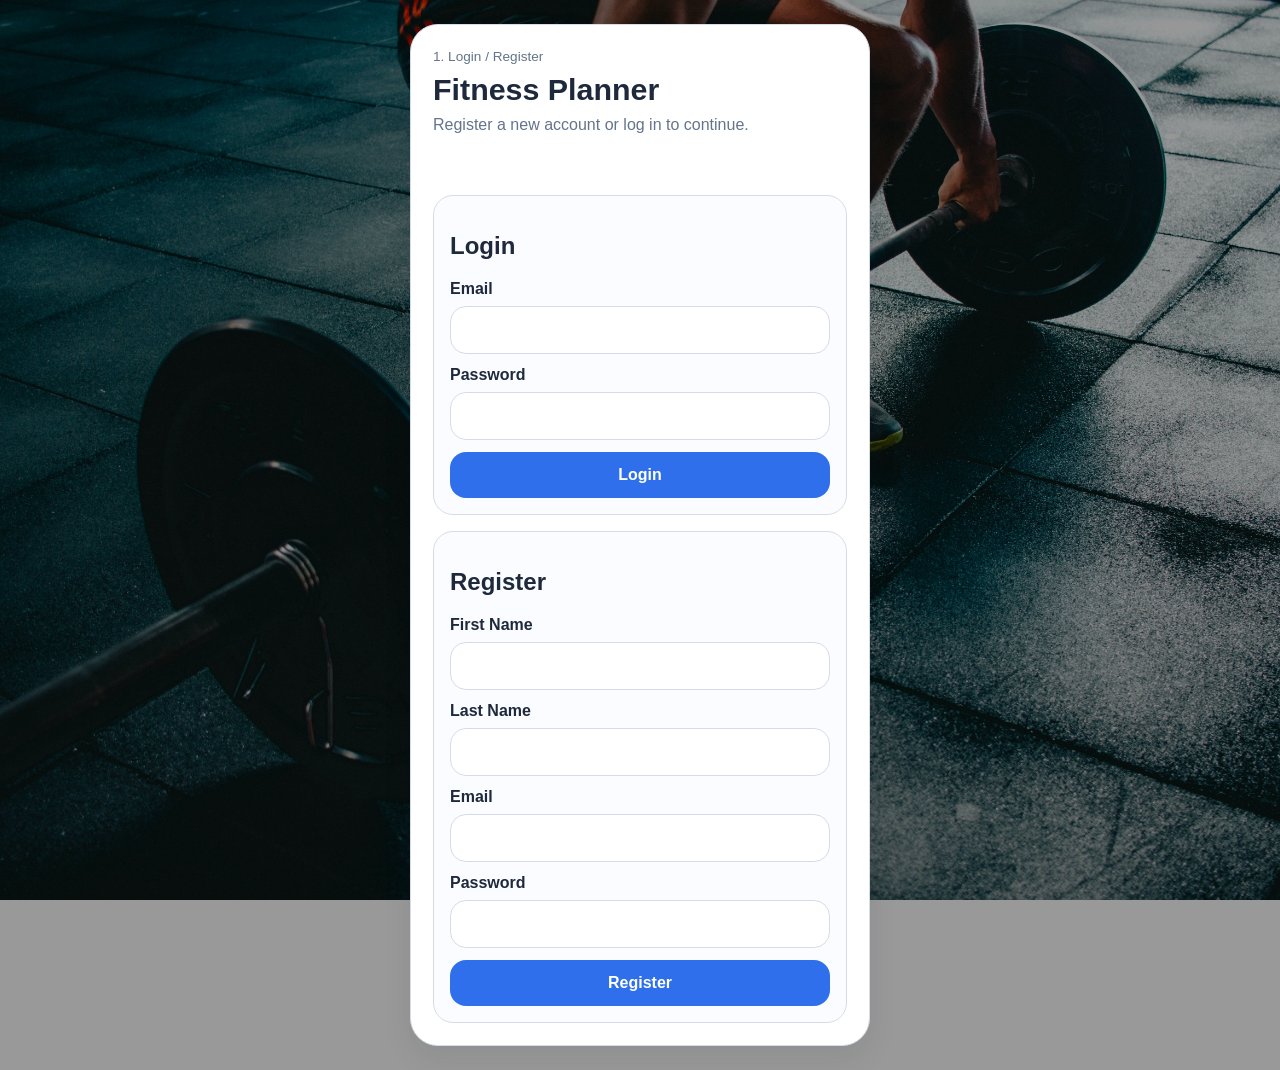
==== balance-frontend/dashboard.html @ 886bde63 "Login changes added" ====
<!DOCTYPE html>
<html lang="en">
<head>
  <meta charset="UTF-8" />
  <meta name="viewport" content="width=device-width, initial-scale=1.0" />
  <title>BALANCE - Dashboard</title>
  <link rel="stylesheet" href="./css/styles.css" />
</head>
<body>
  <main class="app-shell">
    <section class="screen-card">
      <div class="screen-header">
        <div class="topbar">
          <span id="welcomeUser"></span>
          <button id="logoutBtn">Logout</button>
        </div>
        <h1 id="welcomeText">Welcome!</h1>
        <p>Your daily workout and fueling guidance.</p>
      </div>

      <div class="compact-bar">
        <button id="loadDashboardBtn">Refresh</button>
      </div>

      <p id="statusMessage" class="status">Load dashboard to begin.</p>

      <section class="info-card accent-card">
        <h2>Stress Level</h2>
        <div id="stressBadge" class="badge badge-high">High</div>
      </section>

      <section class="info-card">
        <h2>Today's Workout</h2>
        <div id="workoutSuggestion" class="info-body">Load dashboard to see workout guidance.</div>
      </section>

      <section class="info-card">
        <h2>Fueling Guidance</h2>
        <div id="mealSuggestion" class="info-body">Load dashboard to see meal guidance.</div>
      </section>

      <section class="info-card">
        <h2>Quick Summary</h2>
        <div class="stats-row">
          <div class="mini-stat"><span>Events</span><strong id="eventCount">0</strong></div>
          <div class="mini-stat"><span>Workouts</span><strong id="workoutCount">0</strong></div>
          <div class="mini-stat"><span>Meals</span><strong id="mealCount">0</strong></div>
          <div class="mini-stat"><span>Wellness</span><strong id="wellnessCount">0</strong></div>
        </div>
      </section>

      <div class="toolbar split-links">
        <a class="button-link" href="./workout.html">Log Workout</a>
        <a class="button-link btn-secondary-link" href="./meal.html">Log Meal</a>
      </div>

      <div class="toolbar split-links">
        <a class="button-link btn-outline-link" href="./insights.html">Weekly Insights</a>
      </div>
    </section>
  </main>

  <script type="module" src="./js/dashboard.js"></script>
</body>
</html>
---- balance-frontend/css/styles.css ----
* { box-sizing: border-box; }
:root {
  --bg: #eef2f8; --card: #ffffff; --text: #1e293b; --muted: #64748b; --border: #d6dce7;
  --primary: #2f6feb; --secondary: #52637d; --soft: #edf4ff; --success: #dff6e7;
  --warning: #fff1d6; --danger: #fee2e2; --shadow: 0 12px 30px rgba(15, 23, 42, 0.08);
}
body {
  margin: 0;
  font-family: Arial, Helvetica, sans-serif;
  background:
    linear-gradient(rgba(0,0,0,0.4), rgba(0,0,0,0.4)),
    url("../images/bg.jpg") no-repeat center center fixed;
  background-size: cover;
  color: var(--text);
}
.app-shell { min-height: 100vh; padding: 24px 16px; display: flex; justify-content: center; align-items: flex-start; }
.screen-card { width: 100%; max-width: 460px; background: var(--card); border: 1px solid var(--border); border-radius: 28px; box-shadow: var(--shadow); padding: 22px; }
.screen-header { margin-bottom: 18px; }
.screen-step { display: inline-block; font-size: 0.85rem; color: var(--muted); margin-bottom: 8px; }
.screen-header h1 { margin: 0 0 6px; font-size: 1.9rem; }
.screen-header p { margin: 0; color: var(--muted); line-height: 1.5; }
.form-stack { display: grid; gap: 12px; margin-top: 16px; }
.grid-two { display: grid; grid-template-columns: 1fr 1fr; gap: 12px; }
label { display: block; font-weight: bold; margin-bottom: 8px; }
input, textarea, select, button, .button-link {
  width: 100%;
  font-size: 1rem;
  border-radius: 16px;
}
input, textarea, select {
  border: 1px solid var(--border);
  padding: 14px;
  background: #fff;
  color: var(--text);
}
input, textarea { border: 1px solid var(--border); padding: 14px; background: #fff; }
textarea { min-height: 84px; resize: vertical; }
button, .button-link { border: none; padding: 14px 16px; cursor: pointer; font-weight: bold; background: var(--primary); color: #fff; text-align: center; text-decoration: none; display: inline-flex; justify-content: center; align-items: center; }
.btn-secondary, .btn-secondary-link { background: var(--secondary); }
.btn-outline-link { background: #fff; color: var(--text); border: 1px solid var(--border); }
.toolbar { display: flex; gap: 12px; margin-top: 16px; flex-wrap: wrap; }
.split-links > * { flex: 1; }
.status { margin-top: 14px; color: var(--muted); min-height: 24px; }
.mini-panel, .info-card { margin-top: 16px; background: #fbfcff; border: 1px solid var(--border); border-radius: 20px; padding: 16px; }
.accent-card { background: var(--soft); }
.list-cards { display: grid; gap: 10px; margin-top: 12px; }
.list-card { padding: 12px; border-radius: 16px; border: 1px solid var(--border); background: #fff; }
.empty-state { color: var(--muted); }
.badge { display: inline-flex; padding: 8px 14px; border-radius: 999px; font-weight: bold; }
.badge-low { background: var(--success); }
.badge-medium { background: var(--warning); }
.badge-high { background: var(--danger); }
.info-body { color: var(--text); line-height: 1.6; }
.compact-bar { display: grid; grid-template-columns: 1fr 1fr auto; gap: 10px; align-items: end; }
.stats-row { display: grid; grid-template-columns: 1fr 1fr; gap: 10px; }
.mini-stat { background: #fff; border: 1px solid var(--border); border-radius: 16px; padding: 12px; }
.mini-stat span { display: block; font-size: 0.9rem; color: var(--muted); margin-bottom: 6px; }
.mini-stat strong { font-size: 1.4rem; }
.icon-choice-row, .chip-row { display: flex; gap: 10px; flex-wrap: wrap; }
.icon-pill, .chip { padding: 10px 14px; border-radius: 999px; background: #fff; border: 1px solid var(--border); font-weight: bold; }
.chart-row { display: grid; gap: 12px; }
.bar-group span { display: block; margin-bottom: 6px; color: var(--muted); }
.bar-fill { height: 18px; border-radius: 999px; background: linear-gradient(90deg, #f59e0b, #f97316); width: 10%; }
.bar-fill.alt { background: linear-gradient(90deg, #3b82f6, #2563eb); }
.bar-fill.soft { background: linear-gradient(90deg, #10b981, #22c55e); }
.topbar {
  display: flex;
  justify-content: space-between;
  align-items: center;
}

/* Logout button */
.logout-btn {
  font-size: 20px;
  background: transparent;
  border: none;
  cursor: pointer;
  color: #64748b;
  transition: transform 0.15s ease, color 0.15s ease;
  position: relative;
}

/* Hover effect */
.logout-btn:hover {
  color: #ef4444;
  transform: scale(1.15);
}

/* Tooltip text */
.logout-btn::after {
  content: "Logout";
  position: absolute;
  top: 120%;
  right: 0;
  background: #111827;
  color: #fff;
  padding: 4px 8px;
  font-size: 12px;
  border-radius: 4px;
  opacity: 0;
  pointer-events: none;
  transition: opacity 0.2s ease;
  white-space: nowrap;
}

/* Show tooltip on hover */
.logout-btn:hover::after {
  opacity: 1;
}
@media (max-width: 520px) {
  .compact-bar, .grid-two, .stats-row { grid-template-columns: 1fr; }
}
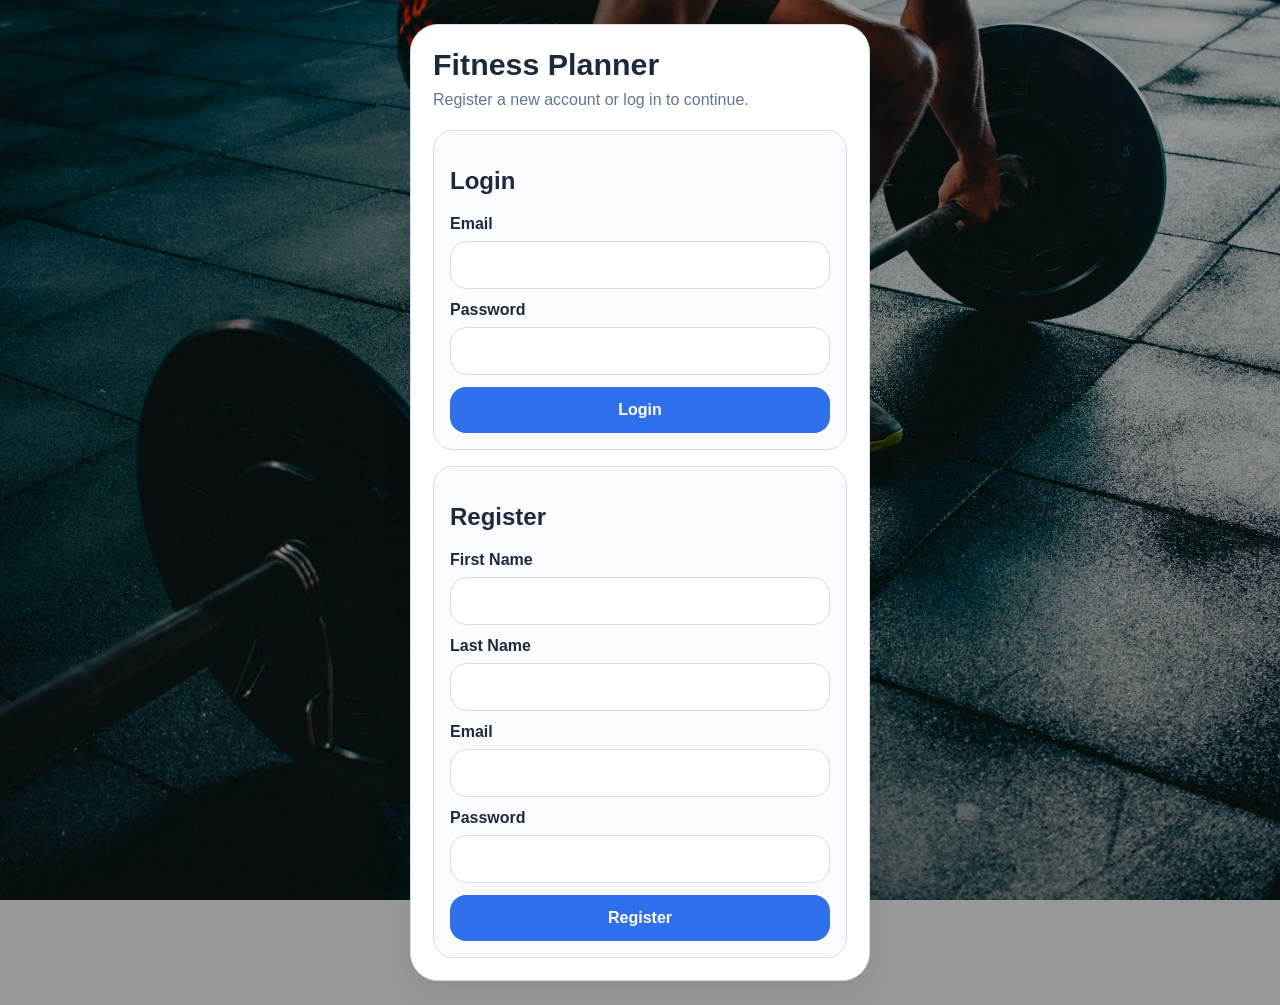
==== commit 02990a4e: "UI cleanups added" ====
--- a/balance-frontend/dashboard.html
+++ b/balance-frontend/dashboard.html
@@ -8,50 +8,111 @@
 </head>
 <body>
   <main class="app-shell">
-    <section class="screen-card">
+    <div id="dashboardLoadingState" class="dashboard-loading-state">
+      <div class="dashboard-loading-box">
+        <div class="dashboard-loading-spinner"></div>
+        <div class="dashboard-loading-text">Loading your dashboard...</div>
+      </div>
+    </div>
+
+    <section id="dashboardCard" class="screen-card">
       <div class="screen-header">
         <div class="topbar">
-          <span id="welcomeUser"></span>
-          <button id="logoutBtn">Logout</button>
+          <div></div>
+          <button
+            id="profileMenuBtn"
+            type="button"
+            class="profile-icon-btn"
+            aria-label="Open profile menu"
+            aria-haspopup="true"
+            aria-expanded="false"
+          >
+            👤
+          </button>
         </div>
         <h1 id="welcomeText">Welcome!</h1>
         <p>Your daily workout and fueling guidance.</p>
       </div>
 
-      <div class="compact-bar">
-        <button id="loadDashboardBtn">Refresh</button>
-      </div>
-
-      <p id="statusMessage" class="status">Load dashboard to begin.</p>
-
-      <section class="info-card accent-card">
-        <h2>Stress Level</h2>
-        <div id="stressBadge" class="badge badge-high">High</div>
+      <div class="dashboard-top-row">
+        <section class="info-card top-info-card">
+          <label for="selectedDate">Selected Date</label>
+          <input id="selectedDate" type="date" />
+        </section>
+
+        <section class="info-card accent-card top-info-card">
+          <h2>Stress Level</h2>
+          <div id="stressBadge" class="badge badge-high">High</div>
+        </section>
+      </div>
+
+      <p id="statusMessage" class="status" style="display:none;"></p>
+
+      <section class="info-card">
+        <div class="card-header-row">
+          <h2>Today's Workout</h2>
+          <div class="card-header-actions">
+            <button
+              type="button"
+              class="history-toggle"
+              aria-label="Show completed workouts"
+              data-target="completedWorkoutPopover"
+            >
+              📋
+            </button>
+          </div>
+        </div>
+
+        <div class="guidance-section">
+          <div class="guidance-label">Recommended for the rest of the day</div>
+          <div id="workoutSuggestion" class="info-body">Load dashboard to see workout guidance.</div>
+        </div>
+
+        <div id="completedWorkoutPopover" class="completed-popover">
+          <div class="completed-popover-title">Completed workouts</div>
+          <ul id="completedWorkoutList" class="completed-mini-list">
+            <li class="empty-state">No workouts logged yet.</li>
+          </ul>
+        </div>
       </section>
 
       <section class="info-card">
-        <h2>Today's Workout</h2>
-        <div id="workoutSuggestion" class="info-body">Load dashboard to see workout guidance.</div>
+        <div class="card-header-row">
+          <h2>Fueling Guidance</h2>
+          <div class="card-header-actions">
+            <button
+              type="button"
+              class="history-toggle"
+              aria-label="Show completed meals"
+              data-target="completedMealPopover"
+            >
+              📋
+            </button>
+          </div>
+        </div>
+
+        <div class="guidance-section">
+          <div class="guidance-label">Recommended for the rest of the day</div>
+          <div id="mealSuggestion" class="info-body">Load dashboard to see meal guidance.</div>
+        </div>
+
+        <div id="completedMealPopover" class="completed-popover">
+          <div class="completed-popover-title">Completed meals</div>
+          <ul id="completedMealList" class="completed-mini-list">
+            <li class="empty-state">No meals logged yet.</li>
+          </ul>
+        </div>
       </section>
 
       <section class="info-card">
-        <h2>Fueling Guidance</h2>
-        <div id="mealSuggestion" class="info-body">Load dashboard to see meal guidance.</div>
+        <h2>Guidance Summary</h2>
+        <div id="guidanceSummary" class="info-body">Your plan summary will appear here.</div>
       </section>
 
-      <section class="info-card">
-        <h2>Quick Summary</h2>
-        <div class="stats-row">
-          <div class="mini-stat"><span>Events</span><strong id="eventCount">0</strong></div>
-          <div class="mini-stat"><span>Workouts</span><strong id="workoutCount">0</strong></div>
-          <div class="mini-stat"><span>Meals</span><strong id="mealCount">0</strong></div>
-          <div class="mini-stat"><span>Wellness</span><strong id="wellnessCount">0</strong></div>
-        </div>
-      </section>
-
-      <div class="toolbar split-links">
-        <a class="button-link" href="./workout.html">Log Workout</a>
-        <a class="button-link btn-secondary-link" href="./meal.html">Log Meal</a>
+      <div class="toolbar equal-actions">
+        <a class="button-link" href="./event-entries.html">Events</a>
+        <a class="button-link" href="./workout-entries.html">Workouts</a>
+        <a class="button-link" href="./meal-entries.html">Meals</a>
       </div>
 
       <div class="toolbar split-links">
@@ -59,6 +120,110 @@
       </div>
     </section>
   </main>
+
+  <div id="profileOverlay" class="profile-overlay hidden">
+    <div
+      id="profileMenu"
+      class="profile-modal"
+      role="dialog"
+      aria-modal="true"
+      aria-labelledby="profileMenuTitle"
+    >
+      <div class="profile-modal-header">
+        <h2 id="profileMenuTitle">Profile</h2>
+        <button
+          id="closeProfileMenuBtn"
+          type="button"
+          class="profile-close-btn"
+          aria-label="Close profile menu"
+        >
+          ✕
+        </button>
+      </div>
+
+      <div class="profile-menu-list">
+        <button id="openPasswordBtn" type="button" class="profile-menu-item">Change Password</button>
+        <button id="openMealPrefsBtn" type="button" class="profile-menu-item">Edit Meal Preference</button>
+        <button id="openBodyStatsBtn" type="button" class="profile-menu-item">Edit Body Stats</button>
+        <button id="profileLogoutBtn" type="button" class="profile-menu-item danger-item">Logout</button>
+      </div>
+
+      <div id="profilePanelMessage" class="profile-panel-message hidden"></div>
+
+      <form id="passwordForm" class="profile-form hidden">
+        <h3>Change Password</h3>
+
+        <div>
+          <label for="currentPassword">Current Password</label>
+          <input id="currentPassword" type="password" placeholder="Enter current password" />
+        </div>
+
+        <div>
+          <label for="newPassword">New Password</label>
+          <input id="newPassword" type="password" placeholder="Enter new password" />
+        </div>
+
+        <div>
+          <label for="confirmPassword">Confirm Password</label>
+          <input id="confirmPassword" type="password" placeholder="Confirm new password" />
+        </div>
+
+        <div class="toolbar split-links">
+          <button type="submit">Save Password</button>
+        </div>
+      </form>
+
+      <form id="mealPrefsForm" class="profile-form hidden">
+        <h3>Edit Meal Preference</h3>
+
+        <div>
+          <label for="dietType">Diet Type</label>
+          <select id="dietType">
+            <option value="">Select diet type</option>
+            <option value="veg">Vegetarian</option>
+            <option value="non-veg">Non-Vegetarian</option>
+            <option value="vegan">Vegan</option>
+          </select>
+        </div>
+
+        <div>
+          <label for="isGlutenFree">Gluten Free</label>
+          <select id="isGlutenFree">
+            <option value="">Select option</option>
+            <option value="yes">Yes</option>
+            <option value="no">No</option>
+          </select>
+        </div>
+
+        <div>
+          <label for="allergens">Allergens</label>
+          <input id="allergens" type="text" placeholder="e.g. peanuts, dairy, soy" />
+        </div>
+
+        <div class="toolbar split-links">
+          <button type="submit">Save Preferences</button>
+        </div>
+      </form>
+
+      <form id="bodyStatsForm" class="profile-form hidden">
+        <h3>Edit Body Stats</h3>
+
+        <div>
+          <label for="heightCm">Height (cm)</label>
+          <input id="heightCm" type="number" min="1" step="0.1" placeholder="Enter height in cm" />
+        </div>
+
+        <div>
+          <label for="weightKg">Weight (kg)</label>
+          <input id="weightKg" type="number" min="1" step="0.1" placeholder="Enter weight in kg" />
+        </div>
+
+        <div class="toolbar split-links">
+          <button type="submit">Save Body Stats</button>
+        </div>
+      </form>
+    </div>
+  </div>
 
   <script type="module" src="./js/dashboard.js"></script>
 </body>
--- a/balance-frontend/css/styles.css
+++ b/balance-frontend/css/styles.css
@@ -102,7 +102,576 @@
   transition: opacity 0.2s ease;
   white-space: nowrap;
 }
-
+.equal-actions {
+  display: flex;
+  gap: 12px;
+}
+
+.equal-actions > * {
+  flex: 1;
+}
+
+.split-links {
+  display: flex;
+  gap: 12px;
+}
+
+.split-links > * {
+  width: 100%;
+}
+
+.entry-table.equal-columns {
+  width: 100%;
+  table-layout: fixed;
+}
+
+.entry-table.equal-columns th,
+.entry-table.equal-columns td {
+  width: auto;
+  text-align: center;
+  vertical-align: middle;
+}
+
+.entry-table.equal-columns th {
+  white-space: nowrap;
+}
+
+.action-cell {
+  display: flex;
+  justify-content: center;
+  align-items: center;
+  gap: 10px;
+}
+
+.icon-btn {
+  border: none;
+  background-color: #2563eb; /* blue */
+  color: white;
+  cursor: pointer;
+  font-size: 0.9rem;
+  padding: 6px 10px;
+  border-radius: 6px;
+  display: inline-flex;
+  align-items: center;
+  justify-content: center;
+  min-width: 32px;
+  height: 32px;
+}
+
+.icon-btn:hover {
+  background-color: #1d4ed8; /* darker blue */
+  transform: scale(1.05);
+}
+
+.button-link,
+.toolbar button {
+  display: inline-flex;
+  align-items: center;
+  justify-content: center;
+  text-align: center;
+}
+.summary-bullets {
+  white-space: pre-line;
+  line-height: 1.7;
+}
+
+.status-banner {
+  margin: 0 0 1rem;
+  padding: 0.85rem 1rem;
+  border-radius: 10px;
+  font-weight: 600;
+}
+
+.status-info {
+  background: #fff7cc;
+  color: #7a5d00;
+}
+
+.status-success {
+  background: #dff6e5;
+  color: #1f6b3b;
+}
+
+.status-error {
+  background: #fde2e1;
+  color: #a12622;
+}
+
+.compact-bar-single {
+  grid-template-columns: 1fr;
+}
+
+.card-heading-row {
+  display: flex;
+  align-items: center;
+  justify-content: space-between;
+  gap: 12px;
+}
+
+.section-tag {
+  display: inline-flex;
+  align-items: center;
+  justify-content: center;
+  padding: 6px 10px;
+  border-radius: 999px;
+  background: #e8f0ff;
+  color: #2f6feb;
+  font-size: 0.78rem;
+  font-weight: 700;
+}
+
+.plan-block {
+  margin-top: 14px;
+}
+
+.plan-label {
+  font-size: 0.9rem;
+  font-weight: 700;
+  color: var(--muted);
+  margin-bottom: 8px;
+}
+
+.plan-bullets {
+  white-space: pre-line;
+  line-height: 1.7;
+}
+
+.completed-block {
+  border-top: 1px solid var(--border);
+  padding-top: 14px;
+  margin-top: 16px;
+}
+
+.completed-list {
+  list-style: none;
+  padding: 0;
+  margin: 0;
+  display: grid;
+  gap: 10px;
+}
+
+.completed-list li {
+  border: 1px solid var(--border);
+  background: #fff;
+  border-radius: 14px;
+  padding: 10px 12px;
+}
+
+.completed-item {
+  display: flex;
+  align-items: flex-start;
+  justify-content: space-between;
+  gap: 12px;
+}
+
+.completed-item-main {
+  display: flex;
+  flex-direction: column;
+  gap: 4px;
+}
+
+.completed-item-title {
+  font-weight: 700;
+  color: var(--text);
+}
+
+.completed-item-meta {
+  font-size: 0.86rem;
+  color: var(--muted);
+}
+
+.completed-badge {
+  display: inline-flex;
+  align-items: center;
+  justify-content: center;
+  white-space: nowrap;
+  padding: 6px 10px;
+  border-radius: 999px;
+  background: #dff6e7;
+  color: #1f6b3b;
+  font-size: 0.75rem;
+  font-weight: 700;
+}
+.dashboard-top-row {
+  display: grid;
+  grid-template-columns: 1fr 1fr;
+  gap: 16px;
+  margin-top: 16px;
+}
+
+.top-info-card {
+  margin-top: 0;
+}
+
+.top-info-card h2 {
+  margin: 0 0 12px;
+}
+
+.top-info-card label {
+  margin-bottom: 8px;
+}
+
+.top-info-card .badge {
+  margin-top: 4px;
+}
+
+.card-header-row {
+  display: flex;
+  justify-content: space-between;
+  align-items: flex-start;
+  gap: 12px;
+  margin-bottom: 16px;
+}
+
+.card-header-row h2 {
+  margin: 0;
+}
+
+.card-header-actions {
+  display: flex;
+  align-items: center;
+  gap: 8px;
+  position: relative;
+}
+
+.adaptive-chip {
+  background: #e8f0ff;
+  color: #2f6feb;
+}
+
+.guidance-section {
+  display: grid;
+  gap: 10px;
+}
+
+.guidance-label {
+  font-weight: 700;
+  color: var(--muted);
+}
+
+.history-toggle {
+  width: 38px;
+  height: 38px;
+  border: 1px solid var(--border);
+  background: #fff;
+  color: var(--text);
+  border-radius: 12px;
+  font-size: 1.05rem;
+  display: inline-flex;
+  align-items: center;
+  justify-content: center;
+  cursor: pointer;
+  padding: 0;
+}
+
+.history-toggle:hover {
+  background: #f8fbff;
+}
+
+.completed-popover {
+  display: none;
+  margin-top: 12px;
+  border: 1px solid var(--border);
+  border-radius: 16px;
+  background: #fff;
+  padding: 12px;
+}
+
+.completed-popover.open {
+  display: block;
+}
+
+.completed-popover-title {
+  font-weight: 700;
+  margin-bottom: 10px;
+  color: var(--text);
+}
+
+.completed-mini-list {
+  list-style: none;
+  margin: 0;
+  padding: 0;
+  display: grid;
+  gap: 8px;
+}
+
+.completed-mini-item {
+  display: flex;
+  justify-content: space-between;
+  align-items: center;
+  gap: 10px;
+  border: 1px solid var(--border);
+  border-radius: 12px;
+  padding: 10px 12px;
+  background: #fbfcff;
+}
+
+.completed-mini-name {
+  font-weight: 600;
+  color: var(--text);
+}
+
+.completed-mini-meta {
+  font-size: 0.9rem;
+  color: var(--muted);
+  white-space: nowrap;
+}
+
+.empty-state-cell {
+  text-align: center;
+  padding: 14px;
+}
+
+.profile-topbar {
+  display: flex;
+  justify-content: flex-end;
+  align-items: center;
+}
+
+.profile-icon-btn {
+  width: 44px;
+  height: 44px;
+  border: none;
+  border-radius: 50%;
+  background: #e8f0ff;
+  color: #1d4ed8;
+  font-size: 1.3rem;
+  cursor: pointer;
+  display: inline-flex;
+  align-items: center;
+  justify-content: center;
+  padding: 0;
+  transition: transform 0.15s ease, background 0.15s ease;
+}
+
+.profile-icon-btn:hover {
+  background: #dbeafe;
+  transform: scale(1.05);
+}
+
+.profile-overlay {
+  position: fixed;
+  inset: 0;
+  background: rgba(15, 23, 42, 0.45);
+  display: flex;
+  align-items: flex-start;
+  justify-content: center;
+  padding: 40px 16px;
+  z-index: 1000;
+}
+
+.profile-modal {
+  width: 100%;
+  max-width: 420px;
+  background: #ffffff;
+  border-radius: 24px;
+  border: 1px solid var(--border);
+  box-shadow: 0 20px 50px rgba(15, 23, 42, 0.18);
+  padding: 20px;
+  animation: profileModalIn 0.18s ease;
+}
+
+@keyframes profileModalIn {
+  from {
+    opacity: 0;
+    transform: translateY(-8px);
+  }
+  to {
+    opacity: 1;
+    transform: translateY(0);
+  }
+}
+
+.profile-modal-header {
+  display: flex;
+  align-items: center;
+  justify-content: space-between;
+  margin-bottom: 16px;
+}
+
+.profile-modal-header h2 {
+  margin: 0;
+  font-size: 1.4rem;
+}
+
+.profile-close-btn {
+  width: 38px;
+  height: 38px;
+  border: none;
+  border-radius: 50%;
+  background: #f1f5f9;
+  color: #334155;
+  font-size: 1rem;
+  cursor: pointer;
+  display: inline-flex;
+  align-items: center;
+  justify-content: center;
+  padding: 0;
+}
+
+.profile-close-btn:hover {
+  background: #e2e8f0;
+}
+
+.profile-menu-list {
+  display: grid;
+  gap: 10px;
+}
+
+.profile-menu-item {
+  width: 100%;
+  border: 1px solid var(--border);
+  background: #f8fbff;
+  color: var(--text);
+  border-radius: 16px;
+  padding: 14px 16px;
+  text-align: left;
+  font-weight: 700;
+  cursor: pointer;
+}
+
+.profile-menu-item:hover {
+  background: #edf4ff;
+}
+
+.danger-item {
+  color: #b91c1c;
+  background: #fef2f2;
+  border-color: #fecaca;
+}
+
+.profile-form {
+  margin-top: 18px;
+  display: grid;
+  gap: 12px;
+  border-top: 1px solid var(--border);
+  padding-top: 16px;
+}
+
+.profile-form h3 {
+  margin: 0;
+  font-size: 1.1rem;
+}
+
+.profile-form-note {
+  margin: 0;
+  color: var(--muted);
+  line-height: 1.5;
+}
+
+.profile-panel-message {
+  margin-top: 16px;
+  padding: 12px 14px;
+  border-radius: 14px;
+  font-weight: 600;
+}
+
+.profile-panel-message.success {
+  background: #dff6e5;
+  color: #1f6b3b;
+}
+
+.profile-panel-message.error {
+  background: #fde2e1;
+  color: #a12622;
+}
+
+.hidden {
+  display: none !important;
+}
+
+.dashboard-loading-overlay {
+  position: fixed;
+  inset: 0;
+  background: rgba(255, 255, 255, 0.28);
+  backdrop-filter: blur(10px);
+  -webkit-backdrop-filter: blur(10px);
+  display: flex;
+  align-items: center;
+  justify-content: center;
+  z-index: 2000;
+  transition: opacity 0.25s ease, visibility 0.25s ease;
+}
+
+.dashboard-loading-overlay.hidden {
+  opacity: 0;
+  visibility: hidden;
+  pointer-events: none;
+}
+
+.dashboard-loading-box {
+  min-width: 220px;
+  padding: 22px 26px;
+  border-radius: 22px;
+  background: rgba(255, 255, 255, 0.96);
+  border: 1px solid rgba(214, 220, 231, 0.95);
+  box-shadow: 0 18px 40px rgba(15, 23, 42, 0.14);
+  display: flex;
+  flex-direction: column;
+  align-items: center;
+  gap: 14px;
+}
+
+.dashboard-loading-spinner {
+  width: 42px;
+  height: 42px;
+  border-radius: 50%;
+  border: 4px solid #dbe7ff;
+  border-top-color: #2f6feb;
+  animation: dashboardSpin 0.8s linear infinite;
+}
+
+.dashboard-loading-text {
+  font-size: 1rem;
+  font-weight: 700;
+  color: #1e293b;
+  text-align: center;
+}
+.dashboard-loading-state {
+  width: 100%;
+  max-width: 460px;
+  min-height: 320px;
+  display: flex;
+  align-items: center;
+  justify-content: center;
+}
+
+.dashboard-loading-state.hidden {
+  display: none;
+}
+
+.dashboard-card-hidden {
+  display: none;
+}
+
+@keyframes dashboardSpin {
+  to {
+    transform: rotate(360deg);
+  }
+}
+
+@media (max-width: 520px) {
+  .card-heading-row {
+    flex-direction: column;
+    align-items: flex-start;
+  }
+
+  .completed-item {
+    flex-direction: column;
+    align-items: flex-start;
+  }
+}
+
+@media (max-width: 640px) {
+  .equal-actions {
+    flex-direction: row;
+  }
+
+  .equal-actions > * {
+    flex: 1;
+    min-width: 0;
+  }
+}
 /* Show tooltip on hover */
 .logout-btn:hover::after {
   opacity: 1;
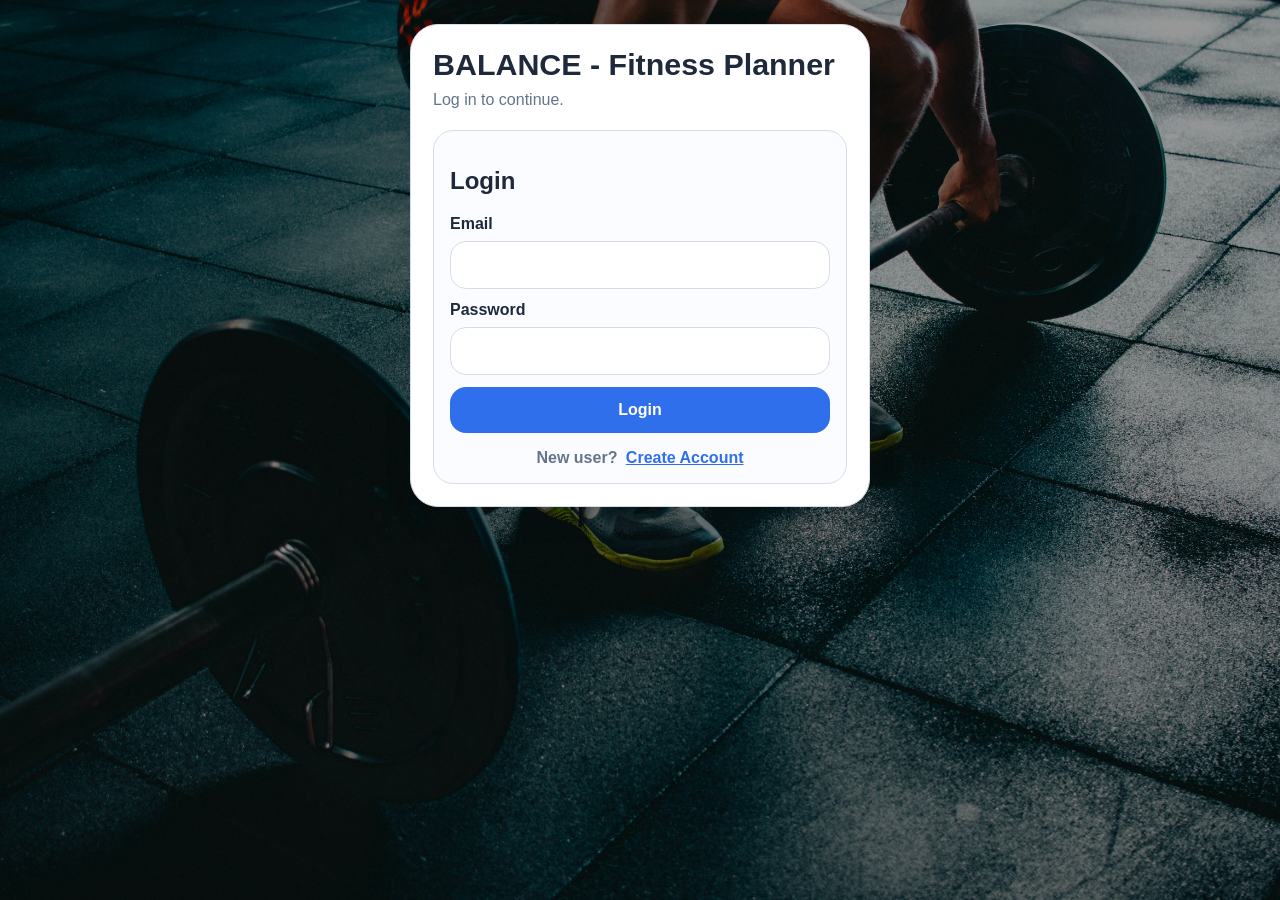
==== commit b3705782: "loginpagefix and profile setting fix" ====
--- a/balance-frontend/dashboard.html
+++ b/balance-frontend/dashboard.html
@@ -16,22 +16,19 @@
     </div>
 
     <section id="dashboardCard" class="screen-card">
-      <div class="screen-header">
-        <div class="topbar">
-          <div></div>
-          <button
-            id="profileMenuBtn"
-            type="button"
-            class="profile-icon-btn"
-            aria-label="Open profile menu"
-            aria-haspopup="true"
-            aria-expanded="false"
-          >
-            👤
-          </button>
-        </div>
+      <div class="screen-header dashboard-hero">
         <h1 id="welcomeText">Welcome!</h1>
-        <p>Your daily workout and fueling guidance.</p>
+
+        <button
+          id="profileMenuBtn"
+          type="button"
+          class="profile-icon-btn"
+          aria-label="Open profile menu"
+          aria-haspopup="true"
+          aria-expanded="false"
+        >
+          👤
+        </button>
       </div>
 
       <div class="dashboard-top-row">
@@ -170,6 +167,7 @@
 
         <div class="toolbar split-links">
           <button type="submit">Save Password</button>
+          <button type="button" class="btn-outline close-profile-form-btn">Close</button>
         </div>
       </form>
 
@@ -180,8 +178,8 @@
           <label for="dietType">Diet Type</label>
           <select id="dietType">
             <option value="">Select diet type</option>
-            <option value="veg">Vegetarian</option>
-            <option value="non-veg">Non-Vegetarian</option>
+            <option value="vegetarian">Vegetarian</option>
+            <option value="non-vegetarian">Non-Vegetarian</option>
             <option value="vegan">Vegan</option>
           </select>
         </div>
@@ -202,6 +200,7 @@
 
         <div class="toolbar split-links">
           <button type="submit">Save Preferences</button>
+          <button type="button" class="btn-outline close-profile-form-btn">Close</button>
         </div>
       </form>
 
@@ -209,6 +208,11 @@
         <h3>Edit Body Stats</h3>
 
         <div>
+          <label for="age">Age</label>
+          <input id="age" type="number" min="1" step="1" placeholder="Enter age" />
+        </div>
+
+        <div>
           <label for="heightCm">Height (cm)</label>
           <input id="heightCm" type="number" min="1" step="0.1" placeholder="Enter height in cm" />
         </div>
@@ -220,6 +224,7 @@
 
         <div class="toolbar split-links">
           <button type="submit">Save Body Stats</button>
+          <button type="button" class="btn-outline close-profile-form-btn">Close</button>
         </div>
       </form>
     </div>
--- a/balance-frontend/css/styles.css
+++ b/balance-frontend/css/styles.css
@@ -1,75 +1,300 @@
-* { box-sizing: border-box; }
+* {
+  box-sizing: border-box;
+}
+
 :root {
-  --bg: #eef2f8; --card: #ffffff; --text: #1e293b; --muted: #64748b; --border: #d6dce7;
-  --primary: #2f6feb; --secondary: #52637d; --soft: #edf4ff; --success: #dff6e7;
-  --warning: #fff1d6; --danger: #fee2e2; --shadow: 0 12px 30px rgba(15, 23, 42, 0.08);
-}
+  --bg: #eef2f8;
+  --card: #ffffff;
+  --text: #1e293b;
+  --muted: #64748b;
+  --border: #d6dce7;
+  --primary: #2f6feb;
+  --secondary: #52637d;
+  --soft: #edf4ff;
+  --success: #dff6e7;
+  --warning: #fff1d6;
+  --danger: #fee2e2;
+  --shadow: 0 12px 30px rgba(15, 23, 42, 0.08);
+}
+
 body {
   margin: 0;
   font-family: Arial, Helvetica, sans-serif;
   background:
-    linear-gradient(rgba(0,0,0,0.4), rgba(0,0,0,0.4)),
+    linear-gradient(rgba(0, 0, 0, 0.4), rgba(0, 0, 0, 0.4)),
     url("../images/bg.jpg") no-repeat center center fixed;
   background-size: cover;
   color: var(--text);
 }
-.app-shell { min-height: 100vh; padding: 24px 16px; display: flex; justify-content: center; align-items: flex-start; }
-.screen-card { width: 100%; max-width: 460px; background: var(--card); border: 1px solid var(--border); border-radius: 28px; box-shadow: var(--shadow); padding: 22px; }
-.screen-header { margin-bottom: 18px; }
-.screen-step { display: inline-block; font-size: 0.85rem; color: var(--muted); margin-bottom: 8px; }
-.screen-header h1 { margin: 0 0 6px; font-size: 1.9rem; }
-.screen-header p { margin: 0; color: var(--muted); line-height: 1.5; }
-.form-stack { display: grid; gap: 12px; margin-top: 16px; }
-.grid-two { display: grid; grid-template-columns: 1fr 1fr; gap: 12px; }
-label { display: block; font-weight: bold; margin-bottom: 8px; }
-input, textarea, select, button, .button-link {
+
+.app-shell {
+  min-height: 100vh;
+  padding: 24px 16px;
+  display: flex;
+  justify-content: center;
+  align-items: flex-start;
+}
+
+.screen-card {
+  width: 100%;
+  max-width: 460px;
+  background: var(--card);
+  border: 1px solid var(--border);
+  border-radius: 28px;
+  box-shadow: var(--shadow);
+  padding: 22px;
+}
+
+.screen-header {
+  margin-bottom: 18px;
+}
+
+.screen-step {
+  display: inline-block;
+  font-size: 0.85rem;
+  color: var(--muted);
+  margin-bottom: 8px;
+}
+
+.screen-header h1 {
+  margin: 0 0 6px;
+  font-size: 1.9rem;
+}
+
+.screen-header p {
+  margin: 0;
+  color: var(--muted);
+  line-height: 1.5;
+}
+
+.form-stack {
+  display: grid;
+  gap: 12px;
+  margin-top: 16px;
+}
+
+.grid-two {
+  display: grid;
+  grid-template-columns: 1fr 1fr;
+  gap: 12px;
+}
+
+label {
+  display: block;
+  font-weight: bold;
+  margin-bottom: 8px;
+}
+
+input,
+textarea,
+select,
+button,
+.button-link {
   width: 100%;
   font-size: 1rem;
   border-radius: 16px;
 }
-input, textarea, select {
+
+input,
+textarea,
+select {
   border: 1px solid var(--border);
   padding: 14px;
   background: #fff;
   color: var(--text);
 }
-input, textarea { border: 1px solid var(--border); padding: 14px; background: #fff; }
-textarea { min-height: 84px; resize: vertical; }
-button, .button-link { border: none; padding: 14px 16px; cursor: pointer; font-weight: bold; background: var(--primary); color: #fff; text-align: center; text-decoration: none; display: inline-flex; justify-content: center; align-items: center; }
-.btn-secondary, .btn-secondary-link { background: var(--secondary); }
-.btn-outline-link { background: #fff; color: var(--text); border: 1px solid var(--border); }
-.toolbar { display: flex; gap: 12px; margin-top: 16px; flex-wrap: wrap; }
-.split-links > * { flex: 1; }
-.status { margin-top: 14px; color: var(--muted); min-height: 24px; }
-.mini-panel, .info-card { margin-top: 16px; background: #fbfcff; border: 1px solid var(--border); border-radius: 20px; padding: 16px; }
-.accent-card { background: var(--soft); }
-.list-cards { display: grid; gap: 10px; margin-top: 12px; }
-.list-card { padding: 12px; border-radius: 16px; border: 1px solid var(--border); background: #fff; }
-.empty-state { color: var(--muted); }
-.badge { display: inline-flex; padding: 8px 14px; border-radius: 999px; font-weight: bold; }
-.badge-low { background: var(--success); }
-.badge-medium { background: var(--warning); }
-.badge-high { background: var(--danger); }
-.info-body { color: var(--text); line-height: 1.6; }
-.compact-bar { display: grid; grid-template-columns: 1fr 1fr auto; gap: 10px; align-items: end; }
-.stats-row { display: grid; grid-template-columns: 1fr 1fr; gap: 10px; }
-.mini-stat { background: #fff; border: 1px solid var(--border); border-radius: 16px; padding: 12px; }
-.mini-stat span { display: block; font-size: 0.9rem; color: var(--muted); margin-bottom: 6px; }
-.mini-stat strong { font-size: 1.4rem; }
-.icon-choice-row, .chip-row { display: flex; gap: 10px; flex-wrap: wrap; }
-.icon-pill, .chip { padding: 10px 14px; border-radius: 999px; background: #fff; border: 1px solid var(--border); font-weight: bold; }
-.chart-row { display: grid; gap: 12px; }
-.bar-group span { display: block; margin-bottom: 6px; color: var(--muted); }
-.bar-fill { height: 18px; border-radius: 999px; background: linear-gradient(90deg, #f59e0b, #f97316); width: 10%; }
-.bar-fill.alt { background: linear-gradient(90deg, #3b82f6, #2563eb); }
-.bar-fill.soft { background: linear-gradient(90deg, #10b981, #22c55e); }
+
+textarea {
+  min-height: 84px;
+  resize: vertical;
+}
+
+button,
+.button-link {
+  border: none;
+  padding: 14px 16px;
+  cursor: pointer;
+  font-weight: bold;
+  background: var(--primary);
+  color: #fff;
+  text-align: center;
+  text-decoration: none;
+  display: inline-flex;
+  justify-content: center;
+  align-items: center;
+}
+
+.btn-secondary,
+.btn-secondary-link {
+  background: var(--secondary);
+}
+
+.btn-outline-link {
+  background: #fff;
+  color: var(--text);
+  border: 1px solid var(--border);
+}
+
+.toolbar {
+  display: flex;
+  gap: 12px;
+  margin-top: 16px;
+  flex-wrap: wrap;
+}
+
+.split-links {
+  display: flex;
+  gap: 12px;
+}
+
+.split-links > * {
+  flex: 1;
+  width: 100%;
+}
+
+.status {
+  margin-top: 14px;
+  color: var(--muted);
+  min-height: 24px;
+}
+
+.mini-panel,
+.info-card {
+  margin-top: 16px;
+  background: #fbfcff;
+  border: 1px solid var(--border);
+  border-radius: 20px;
+  padding: 16px;
+}
+
+.accent-card {
+  background: var(--soft);
+}
+
+.list-cards {
+  display: grid;
+  gap: 10px;
+  margin-top: 12px;
+}
+
+.list-card {
+  padding: 12px;
+  border-radius: 16px;
+  border: 1px solid var(--border);
+  background: #fff;
+}
+
+.empty-state {
+  color: var(--muted);
+}
+
+.badge {
+  display: inline-flex;
+  padding: 8px 14px;
+  border-radius: 999px;
+  font-weight: bold;
+}
+
+.badge-low {
+  background: var(--success);
+}
+
+.badge-medium {
+  background: var(--warning);
+}
+
+.badge-high {
+  background: var(--danger);
+}
+
+.info-body {
+  color: var(--text);
+  line-height: 1.6;
+}
+
+.compact-bar {
+  display: grid;
+  grid-template-columns: 1fr 1fr auto;
+  gap: 10px;
+  align-items: end;
+}
+
+.compact-bar-single {
+  grid-template-columns: 1fr;
+}
+
+.stats-row {
+  display: grid;
+  grid-template-columns: 1fr 1fr;
+  gap: 10px;
+}
+
+.mini-stat {
+  background: #fff;
+  border: 1px solid var(--border);
+  border-radius: 16px;
+  padding: 12px;
+}
+
+.mini-stat span {
+  display: block;
+  font-size: 0.9rem;
+  color: var(--muted);
+  margin-bottom: 6px;
+}
+
+.mini-stat strong {
+  font-size: 1.4rem;
+}
+
+.icon-choice-row,
+.chip-row {
+  display: flex;
+  gap: 10px;
+  flex-wrap: wrap;
+}
+
+.icon-pill,
+.chip {
+  padding: 10px 14px;
+  border-radius: 999px;
+  background: #fff;
+  border: 1px solid var(--border);
+  font-weight: bold;
+}
+
+.chart-row {
+  display: grid;
+  gap: 12px;
+}
+
+.bar-group span {
+  display: block;
+  margin-bottom: 6px;
+  color: var(--muted);
+}
+
+.bar-fill {
+  height: 18px;
+  border-radius: 999px;
+  background: linear-gradient(90deg, #f59e0b, #f97316);
+  width: 10%;
+}
+
+.bar-fill.alt {
+  background: linear-gradient(90deg, #3b82f6, #2563eb);
+}
+
+.bar-fill.soft {
+  background: linear-gradient(90deg, #10b981, #22c55e);
+}
+
 .topbar {
   display: flex;
   justify-content: space-between;
   align-items: center;
 }
 
-/* Logout button */
 .logout-btn {
   font-size: 20px;
   background: transparent;
@@ -80,13 +305,11 @@
   position: relative;
 }
 
-/* Hover effect */
 .logout-btn:hover {
   color: #ef4444;
   transform: scale(1.15);
 }
 
-/* Tooltip text */
 .logout-btn::after {
   content: "Logout";
   position: absolute;
@@ -102,6 +325,11 @@
   transition: opacity 0.2s ease;
   white-space: nowrap;
 }
+
+.logout-btn:hover::after {
+  opacity: 1;
+}
+
 .equal-actions {
   display: flex;
   gap: 12px;
@@ -109,15 +337,6 @@
 
 .equal-actions > * {
   flex: 1;
-}
-
-.split-links {
-  display: flex;
-  gap: 12px;
-}
-
-.split-links > * {
-  width: 100%;
 }
 
 .entry-table.equal-columns {
@@ -145,7 +364,7 @@
 
 .icon-btn {
   border: none;
-  background-color: #2563eb; /* blue */
+  background-color: #2563eb;
   color: white;
   cursor: pointer;
   font-size: 0.9rem;
@@ -159,7 +378,7 @@
 }
 
 .icon-btn:hover {
-  background-color: #1d4ed8; /* darker blue */
+  background-color: #1d4ed8;
   transform: scale(1.05);
 }
 
@@ -170,6 +389,7 @@
   justify-content: center;
   text-align: center;
 }
+
 .summary-bullets {
   white-space: pre-line;
   line-height: 1.7;
@@ -178,27 +398,28 @@
 .status-banner {
   margin: 0 0 1rem;
   padding: 0.85rem 1rem;
-  border-radius: 10px;
+  border-radius: 12px;
   font-weight: 600;
-}
-
-.status-info {
+  line-height: 1.4;
+}
+
+.status-info,
+.status-loading {
   background: #fff7cc;
   color: #7a5d00;
+  border: 1px solid #fcd34d;
 }
 
 .status-success {
   background: #dff6e5;
   color: #1f6b3b;
+  border: 1px solid #86efac;
 }
 
 .status-error {
   background: #fde2e1;
   color: #a12622;
-}
-
-.compact-bar-single {
-  grid-template-columns: 1fr;
+  border: 1px solid #fca5a5;
 }
 
 .card-heading-row {
@@ -292,6 +513,7 @@
   font-size: 0.75rem;
   font-weight: 700;
 }
+
 .dashboard-top-row {
   display: grid;
   grid-template-columns: 1fr 1fr;
@@ -476,6 +698,7 @@
     opacity: 0;
     transform: translateY(-8px);
   }
+
   to {
     opacity: 1;
     transform: translateY(0);
@@ -627,6 +850,7 @@
   color: #1e293b;
   text-align: center;
 }
+
 .dashboard-loading-state {
   width: 100%;
   max-width: 460px;
@@ -644,13 +868,289 @@
   display: none;
 }
 
+.guidance-list {
+  margin: 0;
+  padding-left: 1.25rem;
+  line-height: 1.8;
+}
+
+.guidance-list li {
+  margin-bottom: 0.45rem;
+}
+
+.guidance-list li:last-child {
+  margin-bottom: 0;
+}
+
+.goal-pending-toggle,
+.goal-complete-toggle {
+  width: 44px;
+  height: 44px;
+  border-radius: 14px;
+  border: 1px solid var(--border);
+  display: inline-flex;
+  align-items: center;
+  justify-content: center;
+  font-size: 1.15rem;
+  cursor: pointer;
+  transition: transform 0.15s ease, background-color 0.15s ease, border-color 0.15s ease;
+}
+
+.goal-pending-toggle {
+  background: #fff;
+  color: #64748b;
+}
+
+.goal-complete-toggle {
+  background: #dcfce7;
+  color: #15803d;
+  border-color: #86efac;
+  font-weight: 700;
+}
+
+.goal-pending-toggle:hover,
+.goal-complete-toggle:hover {
+  transform: scale(1.05);
+}
+
+/* Weekly Insights Workout Hours Chart */
+
+.chart-header {
+  display: flex;
+  justify-content: space-between;
+  gap: 12px;
+  align-items: flex-start;
+  margin-bottom: 12px;
+}
+
+.chart-header h2 {
+  margin: 0 0 4px;
+}
+
+.chart-subtitle {
+  margin: 0;
+  color: var(--muted);
+  font-size: 0.95rem;
+}
+
+.chart-header select {
+  min-width: 150px;
+  padding: 10px 12px;
+  border-radius: 16px;
+  border: 1px solid var(--border);
+  background: #fff;
+  color: var(--text);
+  font-weight: 600;
+}
+
+.workout-chart {
+  height: 215px;
+  display: grid;
+  grid-template-columns: 36px minmax(0, 1fr);
+  gap: 2px;
+  padding: 4px 0 0;
+  overflow: hidden;
+}
+
+.chart-y-axis {
+  height: 170px;
+  display: flex;
+  flex-direction: column;
+  justify-content: space-between;
+  color: var(--muted);
+  font-size: 0.68rem;
+  text-align: right;
+  padding-right: 2px;
+}
+
+.chart-plot {
+  position: relative;
+  height: 195px;
+  min-width: 0;
+  width: 100%;
+  overflow: visible;
+  border-left: 1px solid var(--border);
+  border-bottom: 1px solid var(--border);
+}
+
+.y-grid {
+  position: absolute;
+  left: 0;
+  right: 0;
+  border-top: 1px solid rgba(100, 116, 139, 0.22);
+}
+
+.y-grid-6 {
+  top: 0;
+}
+
+.y-grid-4 {
+  top: 56.6px;
+}
+
+.y-grid-2 {
+  top: 113.3px;
+}
+
+.y-grid-0 {
+  top: 170px;
+}
+
+.chart-bars {
+  position: absolute;
+  left: 0;
+  right: 0;
+  bottom: 0;
+  height: 195px;
+  display: grid;
+  grid-template-columns: repeat(7, minmax(0, 1fr));
+  align-items: end;
+  padding: 0 2px;
+}
+
+.workout-bar-item {
+  height: 195px;
+  min-width: 0;
+  display: flex;
+  flex-direction: column;
+  align-items: center;
+  justify-content: end;
+  position: relative;
+  overflow: visible;
+}
+
+.workout-bar {
+  width: 30px;
+  min-height: 4px;
+  border-radius: 8px 8px 0 0;
+  background: linear-gradient(180deg, #1e90ff, #0f5fa8);
+  transition: transform 0.15s ease, opacity 0.15s ease;
+  cursor: pointer;
+}
+
+.workout-bar:hover {
+  transform: scaleY(1.04);
+  opacity: 0.9;
+}
+
+.workout-bar-item span {
+  margin-top: 6px;
+  font-size: 0.68rem;
+  color: var(--muted);
+  white-space: nowrap;
+  max-width: 46px;
+  overflow: hidden;
+  text-overflow: ellipsis;
+  text-align: center;
+}
+
+.bar-tooltip {
+  position: absolute;
+  bottom: calc(100% - 18px);
+  background: #111827;
+  color: #fff;
+  padding: 5px 8px;
+  border-radius: 8px;
+  font-size: 0.72rem;
+  opacity: 0;
+  pointer-events: none;
+  white-space: nowrap;
+  transition: opacity 0.15s ease;
+  z-index: 5;
+}
+
+.workout-bar-item:hover .bar-tooltip {
+  opacity: 1;
+}
+
+.sr-only {
+  position: absolute;
+  width: 1px;
+  height: 1px;
+  overflow: hidden;
+  clip: rect(0, 0, 0, 0);
+}
+
+.auth-card {
+  margin-top: 18px;
+}
+
+.auth-switch-text {
+  margin: 16px 0 0;
+  text-align: center;
+  color: var(--muted);
+  font-weight: 600;
+}
+
+.text-link-btn {
+  width: auto;
+  display: inline;
+  padding: 0;
+  margin-left: 4px;
+  border: none;
+  background: transparent;
+  color: var(--primary);
+  font-weight: 800;
+  cursor: pointer;
+  text-decoration: underline;
+}
+
+.text-link-btn:hover {
+  color: #1d4ed8;
+}
+
+.hidden {
+  display: none !important;
+}
+
+.dashboard-hero {
+  display: flex;
+  justify-content: space-between;
+  align-items: flex-start;
+  gap: 12px;
+  margin-bottom: 14px;
+}
+
+.dashboard-hero h1 {
+  margin: 0;
+  flex: 1;
+  line-height: 1.1;
+}
+
+.dashboard-hero .profile-icon-btn {
+  flex-shrink: 0;
+}
+
+.btn-outline {
+  background: #fff;
+  color: var(--text);
+  border: 1px solid var(--border);
+}
+
 @keyframes dashboardSpin {
   to {
     transform: rotate(360deg);
   }
 }
 
+@media (max-width: 640px) {
+  .equal-actions {
+    flex-direction: row;
+  }
+
+  .equal-actions > * {
+    flex: 1;
+    min-width: 0;
+  }
+}
+
 @media (max-width: 520px) {
+  .compact-bar,
+  .grid-two,
+  .stats-row {
+    grid-template-columns: 1fr;
+  }
+
   .card-heading-row {
     flex-direction: column;
     align-items: flex-start;
@@ -660,22 +1160,29 @@
     flex-direction: column;
     align-items: flex-start;
   }
-}
-
-@media (max-width: 640px) {
-  .equal-actions {
-    flex-direction: row;
-  }
-
-  .equal-actions > * {
-    flex: 1;
-    min-width: 0;
-  }
-}
-/* Show tooltip on hover */
-.logout-btn:hover::after {
-  opacity: 1;
-}
-@media (max-width: 520px) {
-  .compact-bar, .grid-two, .stats-row { grid-template-columns: 1fr; }
-}
+
+  .dashboard-top-row {
+    grid-template-columns: 1fr;
+  }
+
+  .chart-header {
+    flex-direction: column;
+  }
+
+  .chart-header select {
+    min-width: 100%;
+  }
+
+  .workout-chart {
+    grid-template-columns: 52px minmax(0, 1fr);
+  }
+
+  .workout-bar {
+    width: 22px;
+  }
+
+  .workout-bar-item span {
+    font-size: 0.64rem;
+    max-width: 38px;
+  }
+}
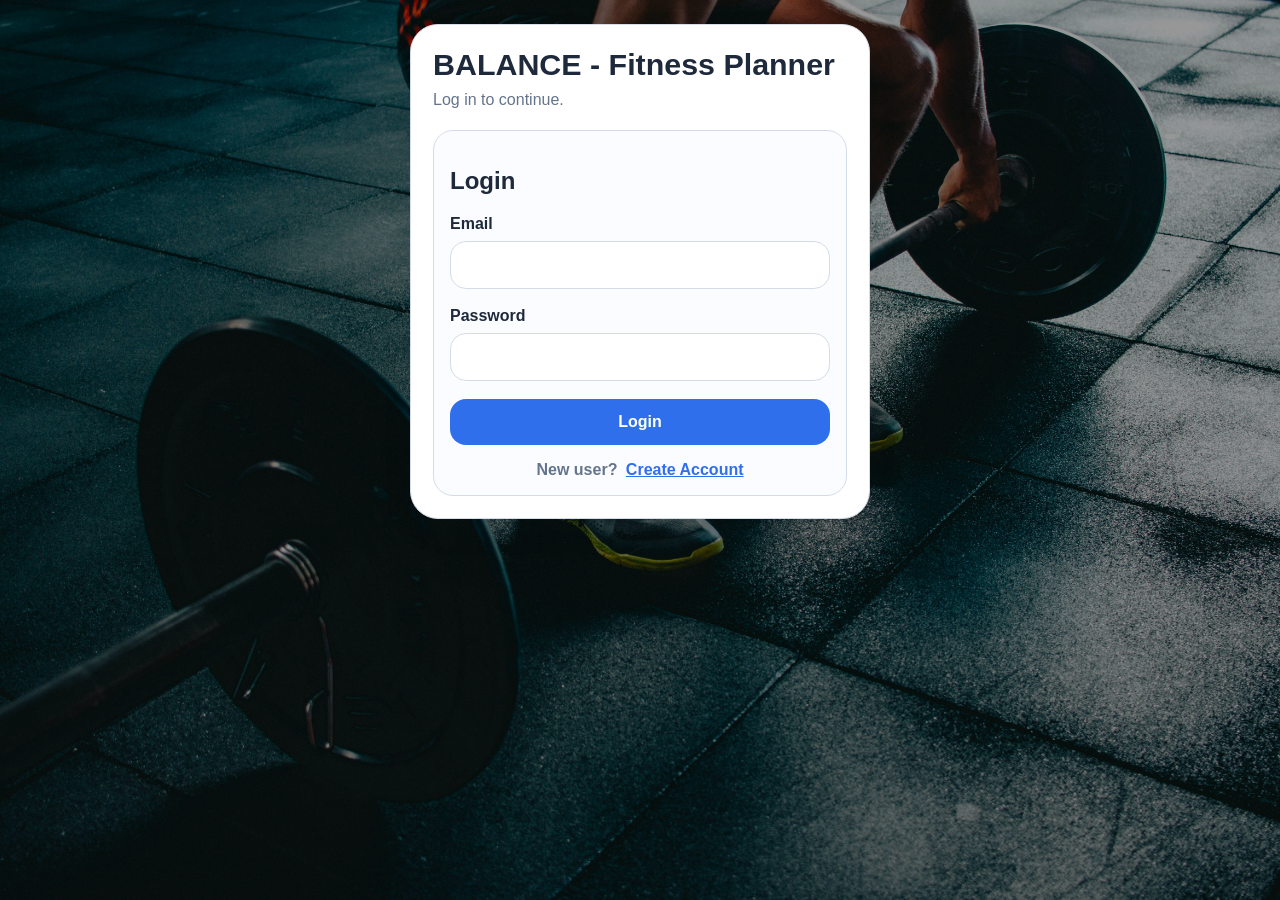
==== commit 8ef771c6: "age,weight,height limits , diet types, graph fix" ====
--- a/balance-frontend/dashboard.html
+++ b/balance-frontend/dashboard.html
@@ -62,7 +62,9 @@
 
         <div class="guidance-section">
           <div class="guidance-label">Recommended for the rest of the day</div>
-          <div id="workoutSuggestion" class="info-body">Load dashboard to see workout guidance.</div>
+          <div id="workoutSuggestion" class="info-body">
+            Load dashboard to see workout guidance.
+          </div>
         </div>
 
         <div id="completedWorkoutPopover" class="completed-popover">
@@ -90,7 +92,9 @@
 
         <div class="guidance-section">
           <div class="guidance-label">Recommended for the rest of the day</div>
-          <div id="mealSuggestion" class="info-body">Load dashboard to see meal guidance.</div>
+          <div id="mealSuggestion" class="info-body">
+            Load dashboard to see meal guidance.
+          </div>
         </div>
 
         <div id="completedMealPopover" class="completed-popover">
@@ -102,8 +106,25 @@
       </section>
 
       <section class="info-card">
-        <h2>Guidance Summary</h2>
-        <div id="guidanceSummary" class="info-body">Your plan summary will appear here.</div>
+        <div class="card-header-row">
+          <h2>Guidance Summary</h2>
+          <div class="card-header-actions">
+            <button
+              type="button"
+              class="history-toggle"
+              aria-label="Show guidance summary"
+              data-target="guidanceSummaryPopover"
+            >
+              📋
+            </button>
+          </div>
+        </div>
+
+        <div id="guidanceSummaryPopover" class="completed-popover">
+          <div id="guidanceSummary" class="info-body">
+            Your plan summary will appear here.
+          </div>
+        </div>
       </section>
 
       <div class="toolbar equal-actions">
@@ -128,6 +149,7 @@
     >
       <div class="profile-modal-header">
         <h2 id="profileMenuTitle">Profile</h2>
+
         <button
           id="closeProfileMenuBtn"
           type="button"
@@ -138,95 +160,163 @@
         </button>
       </div>
 
-      <div class="profile-menu-list">
-        <button id="openPasswordBtn" type="button" class="profile-menu-item">Change Password</button>
-        <button id="openMealPrefsBtn" type="button" class="profile-menu-item">Edit Meal Preference</button>
-        <button id="openBodyStatsBtn" type="button" class="profile-menu-item">Edit Body Stats</button>
-        <button id="profileLogoutBtn" type="button" class="profile-menu-item danger-item">Logout</button>
-      </div>
-
       <div id="profilePanelMessage" class="profile-panel-message hidden"></div>
 
-      <form id="passwordForm" class="profile-form hidden">
-        <h3>Change Password</h3>
-
-        <div>
-          <label for="currentPassword">Current Password</label>
-          <input id="currentPassword" type="password" placeholder="Enter current password" />
-        </div>
-
-        <div>
-          <label for="newPassword">New Password</label>
-          <input id="newPassword" type="password" placeholder="Enter new password" />
-        </div>
-
-        <div>
-          <label for="confirmPassword">Confirm Password</label>
-          <input id="confirmPassword" type="password" placeholder="Confirm new password" />
-        </div>
-
-        <div class="toolbar split-links">
-          <button type="submit">Save Password</button>
-          <button type="button" class="btn-outline close-profile-form-btn">Close</button>
-        </div>
-      </form>
-
-      <form id="mealPrefsForm" class="profile-form hidden">
-        <h3>Edit Meal Preference</h3>
-
-        <div>
-          <label for="dietType">Diet Type</label>
-          <select id="dietType">
-            <option value="">Select diet type</option>
-            <option value="vegetarian">Vegetarian</option>
-            <option value="non-vegetarian">Non-Vegetarian</option>
-            <option value="vegan">Vegan</option>
-          </select>
-        </div>
-
-        <div>
-          <label for="isGlutenFree">Gluten Free</label>
-          <select id="isGlutenFree">
-            <option value="">Select option</option>
-            <option value="yes">Yes</option>
-            <option value="no">No</option>
-          </select>
-        </div>
-
-        <div>
-          <label for="allergens">Allergens</label>
-          <input id="allergens" type="text" placeholder="e.g. peanuts, dairy, soy" />
-        </div>
-
-        <div class="toolbar split-links">
-          <button type="submit">Save Preferences</button>
-          <button type="button" class="btn-outline close-profile-form-btn">Close</button>
-        </div>
-      </form>
-
-      <form id="bodyStatsForm" class="profile-form hidden">
-        <h3>Edit Body Stats</h3>
-
-        <div>
-          <label for="age">Age</label>
-          <input id="age" type="number" min="1" step="1" placeholder="Enter age" />
-        </div>
-
-        <div>
-          <label for="heightCm">Height (cm)</label>
-          <input id="heightCm" type="number" min="1" step="0.1" placeholder="Enter height in cm" />
-        </div>
-
-        <div>
-          <label for="weightKg">Weight (kg)</label>
-          <input id="weightKg" type="number" min="1" step="0.1" placeholder="Enter weight in kg" />
-        </div>
-
-        <div class="toolbar split-links">
-          <button type="submit">Save Body Stats</button>
-          <button type="button" class="btn-outline close-profile-form-btn">Close</button>
-        </div>
-      </form>
+      <div id="profileMenuView">
+        <button type="button" data-profile-edit="password">Change Password</button>
+        <button type="button" data-profile-edit="meal">Edit Meal Preference</button>
+        <button type="button" data-profile-edit="workout">Edit Workout Preference</button>
+        <button type="button" data-profile-edit="body">Edit Body Stats</button>
+        <button type="button" id="profileLogoutBtn" class="danger-btn">Logout</button>
+      </div>
+
+      <div id="profileEditView" hidden>
+        <form id="passwordEditForm" class="profile-edit-form" hidden>
+
+          <div>
+            <label for="currentPassword">Current Password</label>
+            <input
+              id="currentPassword"
+              type="password"
+              placeholder="Enter current password"
+            />
+          </div>
+
+          <div>
+            <label for="newPassword">New Password</label>
+            <input
+              id="newPassword"
+              type="password"
+              placeholder="Enter new password"
+            />
+          </div>
+
+          <div>
+            <label for="confirmPassword">Confirm Password</label>
+            <input
+              id="confirmPassword"
+              type="password"
+              placeholder="Confirm new password"
+            />
+          </div>
+
+          <div class="toolbar split-links">
+            <button type="submit">Save Password</button>
+            <button type="button" class="profileBackBtn btn-outline-link">Back</button>
+          </div>
+        </form>
+
+        <form id="mealPreferenceForm" class="profile-edit-form" hidden>
+
+          <div>
+            <label for="dietType">Diet Type</label>
+            <select id="dietType">
+              <option value="">Select diet type</option>
+              <option value="Regular">Regular</option>
+              <option value="Vegetarian">Vegetarian</option>
+              <option value="Pescetarian">Pescetarian</option>
+              <option value="Eggetarian">Eggetarian</option>
+              <option value="Vegan">Vegan</option>
+            </select>
+          </div>
+
+          <div>
+            <label for="isGlutenFree">Gluten Free</label>
+            <select id="isGlutenFree">
+              <option value="">Select option</option>
+              <option value="yes">Yes</option>
+              <option value="no">No</option>
+            </select>
+          </div>
+
+          <div>
+            <label for="allergens">Allergens</label>
+            <input
+              id="allergens"
+              type="text"
+              placeholder="e.g. peanuts, dairy, soy"
+            />
+          </div>
+
+          <div class="toolbar split-links">
+            <button type="submit">Save Changes</button>
+            <button type="button" class="profileBackBtn btn-outline-link">Back</button>
+          </div>
+        </form>
+
+        <form id="workoutPreferenceForm" class="profile-edit-form" hidden>
+
+          <div>
+            <label for="workoutPreferenceId">Workout Preference</label>
+            <select id="workoutPreferenceId">
+              <option value="">Select workout preference</option>
+            </select>
+          </div>
+
+          <div>
+            <label for="preferredWorkoutDurationMinutes">
+              Preferred Workout Duration (minutes)
+            </label>
+            <input
+              id="preferredWorkoutDurationMinutes"
+              type="number"
+              min="5"
+              max="240"
+              step="5"
+              placeholder="e.g. 30"
+            />
+          </div>
+
+          <div class="toolbar split-links">
+            <button type="submit">Save Changes</button>
+            <button type="button" class="profileBackBtn btn-outline-link">Back</button>
+          </div>
+        </form>
+
+        <form id="bodyStatsForm" class="profile-edit-form" hidden>
+
+          <div>
+            <label for="age">Age</label>
+            <input
+              id="age"
+              type="number"
+              min="13"
+              max="99"
+              step="1"
+              placeholder="Enter age"
+            />
+          </div>
+
+          <div>
+            <label for="heightCm">Height (cm)</label>
+            <input
+              id="heightCm"
+              type="number"
+              min="1"
+              max="250"
+              step="0.1"
+              placeholder="Enter height in cm"
+            />
+          </div>
+
+          <div>
+            <label for="weightKg">Weight (kg)</label>
+            <input
+              id="weightKg"
+              type="number"
+              min="1"
+              max="650"
+              step="0.1"
+              placeholder="Enter weight in kg"
+            />
+          </div>
+
+          <div class="toolbar split-links">
+            <button type="submit">Save Changes</button>
+            <button type="button" class="profileBackBtn btn-outline-link">Back</button>
+          </div>
+        </form>
+      </div>
     </div>
   </div>
 
--- a/balance-frontend/css/styles.css
+++ b/balance-frontend/css/styles.css
@@ -69,14 +69,25 @@
 
 .form-stack {
   display: grid;
-  gap: 12px;
+  gap: 18px;
   margin-top: 16px;
+}
+
+.form-field {
+  display: grid;
+  gap: 8px;
 }
 
 .grid-two {
   display: grid;
   grid-template-columns: 1fr 1fr;
   gap: 12px;
+}
+
+.split-grid {
+  display: grid;
+  grid-template-columns: 1fr 1fr;
+  gap: 18px;
 }
 
 label {
@@ -129,7 +140,8 @@
   background: var(--secondary);
 }
 
-.btn-outline-link {
+.btn-outline-link,
+.btn-outline {
   background: #fff;
   color: var(--text);
   border: 1px solid var(--border);
@@ -542,7 +554,7 @@
   justify-content: space-between;
   align-items: flex-start;
   gap: 12px;
-  margin-bottom: 16px;
+  margin-bottom: 4px;
 }
 
 .card-header-row h2 {
@@ -563,12 +575,14 @@
 
 .guidance-section {
   display: grid;
-  gap: 10px;
+  gap: 4px;
+  margin-top: 0;
 }
 
 .guidance-label {
   font-weight: 700;
   color: var(--muted);
+  margin-bottom: 2px;
 }
 
 .history-toggle {
@@ -943,13 +957,14 @@
   font-weight: 600;
 }
 
+/* Fixed chart layout */
 .workout-chart {
   height: 215px;
   display: grid;
-  grid-template-columns: 36px minmax(0, 1fr);
-  gap: 2px;
+  grid-template-columns: 52px minmax(0, 1fr);
+  gap: 4px;
   padding: 4px 0 0;
-  overflow: hidden;
+  overflow: visible;
 }
 
 .chart-y-axis {
@@ -960,40 +975,40 @@
   color: var(--muted);
   font-size: 0.68rem;
   text-align: right;
-  padding-right: 2px;
+  padding-right: 4px;
 }
 
 .chart-plot {
   position: relative;
-  height: 195px;
-  min-width: 0;
-  width: 100%;
+  height: 170px;
+  border-left: 1px solid #cbd5e1;
+  border-bottom: 1px solid #cbd5e1;
   overflow: visible;
-  border-left: 1px solid var(--border);
-  border-bottom: 1px solid var(--border);
 }
 
 .y-grid {
   position: absolute;
   left: 0;
   right: 0;
-  border-top: 1px solid rgba(100, 116, 139, 0.22);
-}
-
-.y-grid-6 {
+  border-top: 1px solid #d6dce7;
+  pointer-events: none;
+  z-index: 1;
+}
+
+.y-grid-3 {
   top: 0;
 }
 
-.y-grid-4 {
-  top: 56.6px;
-}
-
 .y-grid-2 {
-  top: 113.3px;
+  top: 33.33%;
+}
+
+.y-grid-1 {
+  top: 66.66%;
 }
 
 .y-grid-0 {
-  top: 170px;
+  bottom: 0;
 }
 
 .chart-bars {
@@ -1001,20 +1016,22 @@
   left: 0;
   right: 0;
   bottom: 0;
-  height: 195px;
+  height: 170px;
   display: grid;
   grid-template-columns: repeat(7, minmax(0, 1fr));
   align-items: end;
-  padding: 0 2px;
+  gap: 6px;
+  padding: 0 8px;
+  z-index: 2;
 }
 
 .workout-bar-item {
-  height: 195px;
+  height: 170px;
   min-width: 0;
   display: flex;
   flex-direction: column;
   align-items: center;
-  justify-content: end;
+  justify-content: flex-end;
   position: relative;
   overflow: visible;
 }
@@ -1034,11 +1051,14 @@
 }
 
 .workout-bar-item span {
-  margin-top: 6px;
+  position: absolute;
+  top: 176px;
+  left: 50%;
+  transform: translateX(-50%);
   font-size: 0.68rem;
   color: var(--muted);
   white-space: nowrap;
-  max-width: 46px;
+  max-width: 48px;
   overflow: hidden;
   text-overflow: ellipsis;
   text-align: center;
@@ -1046,7 +1066,9 @@
 
 .bar-tooltip {
   position: absolute;
-  bottom: calc(100% - 18px);
+  bottom: calc(100% + 8px);
+  left: 50%;
+  transform: translateX(-50%);
   background: #111827;
   color: #fff;
   padding: 5px 8px;
@@ -1056,7 +1078,7 @@
   pointer-events: none;
   white-space: nowrap;
   transition: opacity 0.15s ease;
-  z-index: 5;
+  z-index: 10;
 }
 
 .workout-bar-item:hover .bar-tooltip {
@@ -1099,10 +1121,6 @@
   color: #1d4ed8;
 }
 
-.hidden {
-  display: none !important;
-}
-
 .dashboard-hero {
   display: flex;
   justify-content: space-between;
@@ -1121,7 +1139,32 @@
   flex-shrink: 0;
 }
 
-.btn-outline {
+#guidanceSummaryPopover {
+  margin-top: 12px;
+}
+
+#guidanceSummary {
+  line-height: 1.7;
+}
+
+#profileMenuView,
+#profileEditView {
+  display: grid;
+  gap: 16px;
+}
+
+#profileMenuView[hidden],
+#profileEditView[hidden],
+.profile-edit-form[hidden] {
+  display: none !important;
+}
+
+.profile-edit-form {
+  display: grid;
+  gap: 14px;
+}
+
+.profileBackBtn {
   background: #fff;
   color: var(--text);
   border: 1px solid var(--border);
@@ -1134,6 +1177,11 @@
 }
 
 @media (max-width: 640px) {
+  .split-grid {
+    grid-template-columns: 1fr;
+    gap: 18px;
+  }
+
   .equal-actions {
     flex-direction: row;
   }
